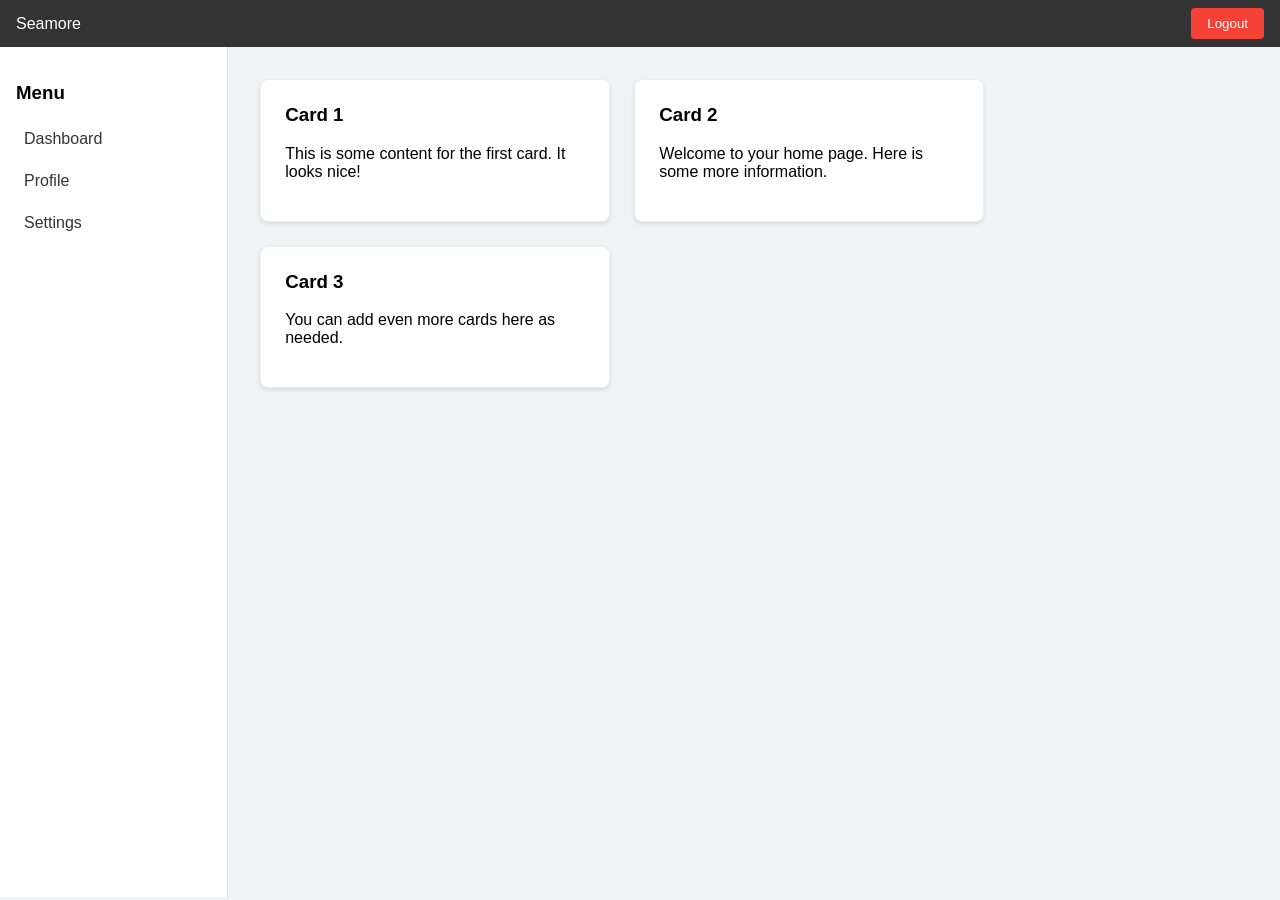
==== home.html @ 4de8a032 "Initialize Seamore project with basic structure, including landing, home, profile, and settings page" ====
<!DOCTYPE html>
<html lang="en">
<head>
    <meta charset="UTF-8">
    <meta name="viewport" content="width=device-width, initial-scale=1.0">
    <title>Seamore</title>
    <link rel="stylesheet" href="css/styles.css">
</head>
<body>
    <nav class="navbar">
        <div class="logo">Seamore</div>
        <button class="logout-btn" id="logoutBtn">Logout</button>
    </nav>

    <div class="main-layout">
        <aside class="sidebar">
            <h3>Menu</h3>
            <ul>
                <li><a href="home.html">Dashboard</a></li>
                <li><a href="profile.html">Profile</a></li>
                <li><a href="settings.html">Settings</a></li>
            </ul>
        </aside>

        <main class="content">
            <div class="card">
                <h3>Card 1</h3>
                <p>This is some content for the first card. It looks nice!</p>
            </div>
            <div class="card">
                <h3>Card 2</h3>
                <p>Welcome to your home page. Here is some more information.</p>
            </div>
            <div class="card">
                <h3>Card 3</h3>
                <p>You can add even more cards here as needed.</p>
            </div>
        </main>
    </div>

    <script src="js/script.js"></script>
</body>
</html>
---- css/styles.css ----
body {
    font-family: 'Segoe UI', Tahoma, Geneva, Verdana, sans-serif;
    margin: 0;
    padding: 0;
    background-color: #f0f2f5;
}

/* Login Page Styles */
.login-container {
    display: flex;
    justify-content: center;
    align-items: center;
    height: 100vh;
    background: linear-gradient(135deg, #667eea 0%, #764ba2 100%);
}

.login-card {
    background: white;
    padding: 2rem;
    border-radius: 8px;
    box-shadow: 0 4px 6px rgba(0, 0, 0, 0.1);
    width: 100%;
    max-width: 400px;
    text-align: center;
}

.login-card h2 {
    margin-bottom: 1.5rem;
    color: #333;
}

.login-card input {
    width: 100%;
    padding: 0.75rem;
    margin-bottom: 1rem;
    border: 1px solid #ddd;
    border-radius: 4px;
    box-sizing: border-box;
}

.login-card button {
    width: 100%;
    padding: 0.75rem;
    background-color: #667eea;
    color: white;
    border: none;
    border-radius: 4px;
    cursor: pointer;
    font-size: 1rem;
    transition: background-color 0.3s;
}

.login-card button:hover {
    background-color: #5a6fd6;
}

/* Home Page Styles */
.navbar {
    background-color: #333;
    color: white;
    padding: 0.5rem 1rem;
    display: flex;
    justify-content: space-between;
    align-items: center;
    position: sticky;
    top: 0;
    z-index: 1000;
}

.navbar .logout-btn {
    background-color: #f44336;
    color: white;
    border: none;
    padding: 0.5rem 1rem;
    border-radius: 4px;
    cursor: pointer;
}

.main-layout {
    display: flex;
    height: calc(100vh - 50px);
}

.sidebar {
    width: 250px;
    background-color: #fff;
    border-right: 1px solid #ddd;
    padding: 1rem;
    box-sizing: border-box;
}

.sidebar ul {
    list-style: none;
    padding: 0;
}

.sidebar ul li {
    margin-bottom: 0.5rem;
}

.sidebar ul li a {
    text-decoration: none;
    color: #333;
    display: block;
    padding: 0.5rem;
    border-radius: 4px;
    transition: background-color 0.2s;
}

.sidebar ul li a:hover {
    background-color: #f0f2f5;
    color: #667eea;
}

.content {
    flex-grow: 1;
    padding: 2rem;
    overflow-y: auto;
    display: flex;
    flex-wrap: wrap;
    gap: 1.5rem;
    align-content: flex-start;
}

.card {
    background: white;
    border-radius: 8px;
    box-shadow: 0 2px 4px rgba(0,0,0,0.1);
    padding: 1.5rem;
    width: 300px;
    border: 1px solid #eee;
}

.card h3 {
    margin-top: 0;
}
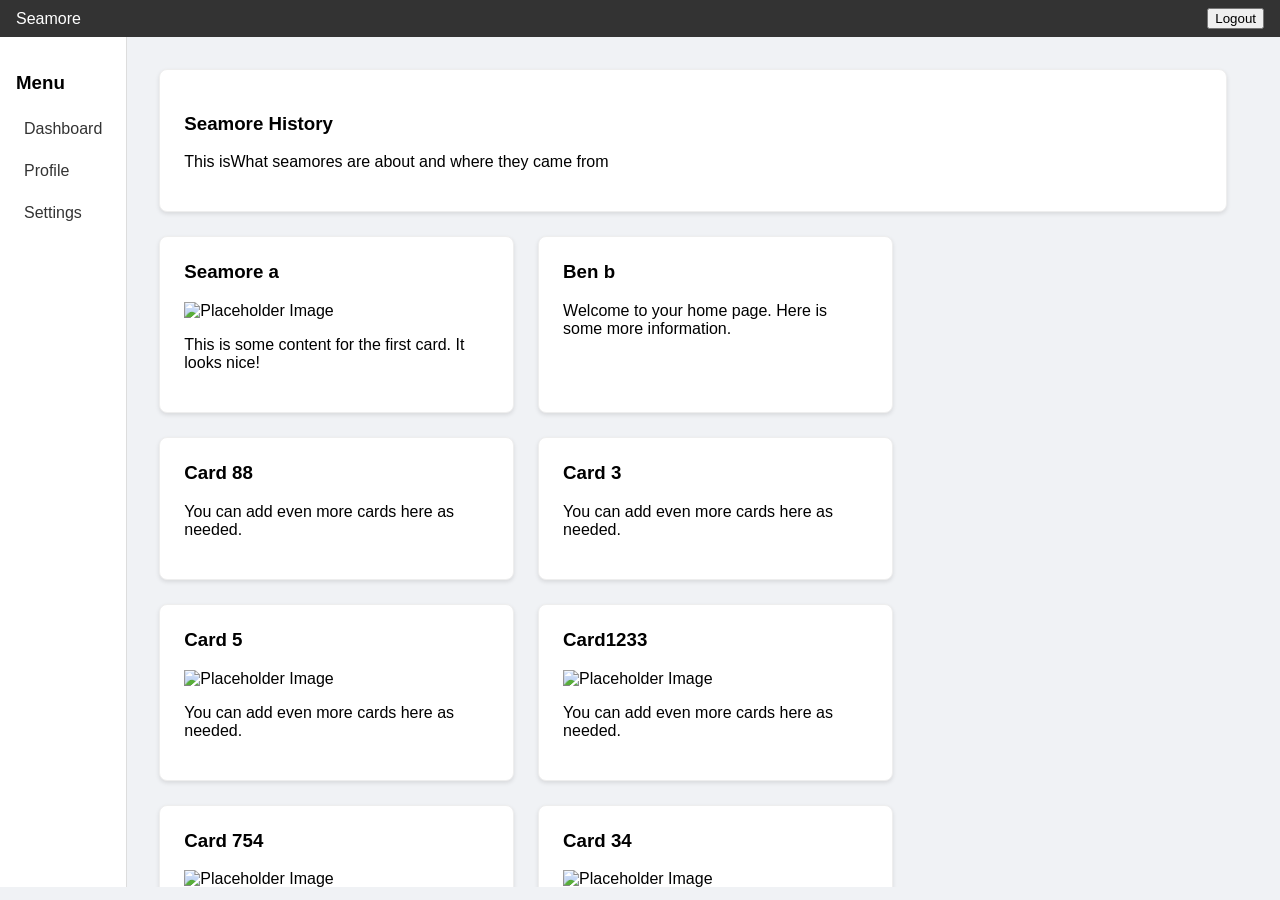
==== commit e2a8bec8: "Enhance navigation and user experience by adding a username display in the navbar, updating card lay" ====
--- a/home.html
+++ b/home.html
@@ -9,7 +9,10 @@
 <body>
     <nav class="navbar">
         <div class="logo">Seamore</div>
-        <button class="logout-btn" id="logoutBtn">Logout</button>
+        <div class="nav-right">
+            <span id="userName" class="user-name"></span>
+            <button class="logout-btn" id="logoutBtn">Logout</button>
+        </div>
     </nav>
 
     <div class="main-layout">
@@ -21,20 +24,71 @@
                 <li><a href="settings.html">Settings</a></li>
             </ul>
         </aside>
-
         <main class="content">
+            <div class="fullCard">
+                <h3>Seamore History</h3>
+                <p>This isWhat seamores are about and where they came from</p>
+            </div>
             <div class="card">
-                <h3>Card 1</h3>
+                <h3>Seamore a</h3>
+                <img style="width: 100%" src="https://www.webfx.com/wp-content/uploads/2021/10/sai-kiran-anagani-61187-unsplash-1024x683.jpg" alt="Placeholder Image">
                 <p>This is some content for the first card. It looks nice!</p>
             </div>
             <div class="card">
-                <h3>Card 2</h3>
+                <h3>Ben b</h3>
                 <p>Welcome to your home page. Here is some more information.</p>
+            </div>
+            <div class="card">
+                <h3>Card 88</h3>
+                <p>You can add even more cards here as needed.</p>
             </div>
             <div class="card">
                 <h3>Card 3</h3>
                 <p>You can add even more cards here as needed.</p>
             </div>
+            <div class="card">
+                <h3>Card 5</h3>
+                <img style="width: 100%" src="https://www.webfx.com/wp-content/uploads/2021/10/sai-kiran-anagani-61187-unsplash-1024x683.jpg" alt="Placeholder Image">
+
+                <p>You can add even more cards here as needed.</p>
+            </div>
+            <div class="card">
+                <h3>Card1233</h3>
+                <img style="width: 100%" src="https://www.webfx.com/wp-content/uploads/2021/10/sai-kiran-anagani-61187-unsplash-1024x683.jpg" alt="Placeholder Image">
+
+                <p>You can add even more cards here as needed.</p>
+            </div>
+            <div class="card">
+                <h3>Card 754</h3>
+                <img style="width: 100%" src="https://www.webfx.com/wp-content/uploads/2021/10/sai-kiran-anagani-61187-unsplash-1024x683.jpg" alt="Placeholder Image">
+
+                <p>You can add even more cards here as needed.</p>
+            </div>
+            <div class="card">
+                <h3>Card 34</h3>
+                <img style="width: 100%" src="https://www.webfx.com/wp-content/uploads/2021/10/sai-kiran-anagani-61187-unsplash-1024x683.jpg" alt="Placeholder Image">
+
+                <p>You can add even more cards here as needed.</p>
+            </div>
+            <div class="card">
+                <h3>Card 54</h3>
+                <img style="width: 100%" src="https://www.webfx.com/wp-content/uploads/2021/10/sai-kiran-anagani-61187-unsplash-1024x683.jpg" alt="Placeholder Image">
+
+                <p>You can add even more cards here as needed.</p>
+            </div>
+            <div class="card">
+                <h3>Card8</h3>
+                <img style="width: 100%" src="https://www.webfx.com/wp-content/uploads/2021/10/sai-kiran-anagani-61187-unsplash-1024x683.jpg" alt="Placeholder Image">
+
+                <p>You can add even more cards here as needed.</p>
+            </div>
+            <div class="card">
+                <h3>Card 99</h3>
+                <img style="width: 100%" src="https://www.webfx.com/wp-content/uploads/2021/10/sai-kiran-anagani-61187-unsplash-1024x683.jpg" alt="Placeholder Image">
+
+                <p>You can add even more cards here as needed.</p>
+            </div>
+
         </main>
     </div>
 
--- a/css/styles.css
+++ b/css/styles.css
@@ -67,13 +67,19 @@
     z-index: 1000;
 }
 
-.navbar .logout-btn {
-    background-color: #f44336;
-    color: white;
-    border: none;
-    padding: 0.5rem 1rem;
-    border-radius: 4px;
-    cursor: pointer;
+.navbar .logout-btn:hover {
+    background-color: #d32f2f;
+}
+
+.nav-right {
+    display: flex;
+    align-items: center;
+    gap: 1rem;
+}
+
+.user-name {
+    font-weight: 500;
+    font-size: 0.95rem;
 }
 
 .main-layout {
@@ -127,7 +133,15 @@
     border-radius: 8px;
     box-shadow: 0 2px 4px rgba(0,0,0,0.1);
     padding: 1.5rem;
-    width: 300px;
+    width: 28%;
+    border: 1px solid #eee;
+}
+.fullCard{
+    width: 93.5%;
+    background: white;
+    border-radius: 8px;
+    box-shadow: 0 2px 4px rgba(0,0,0,0.1);
+    padding: 1.5rem;
     border: 1px solid #eee;
 }
 
